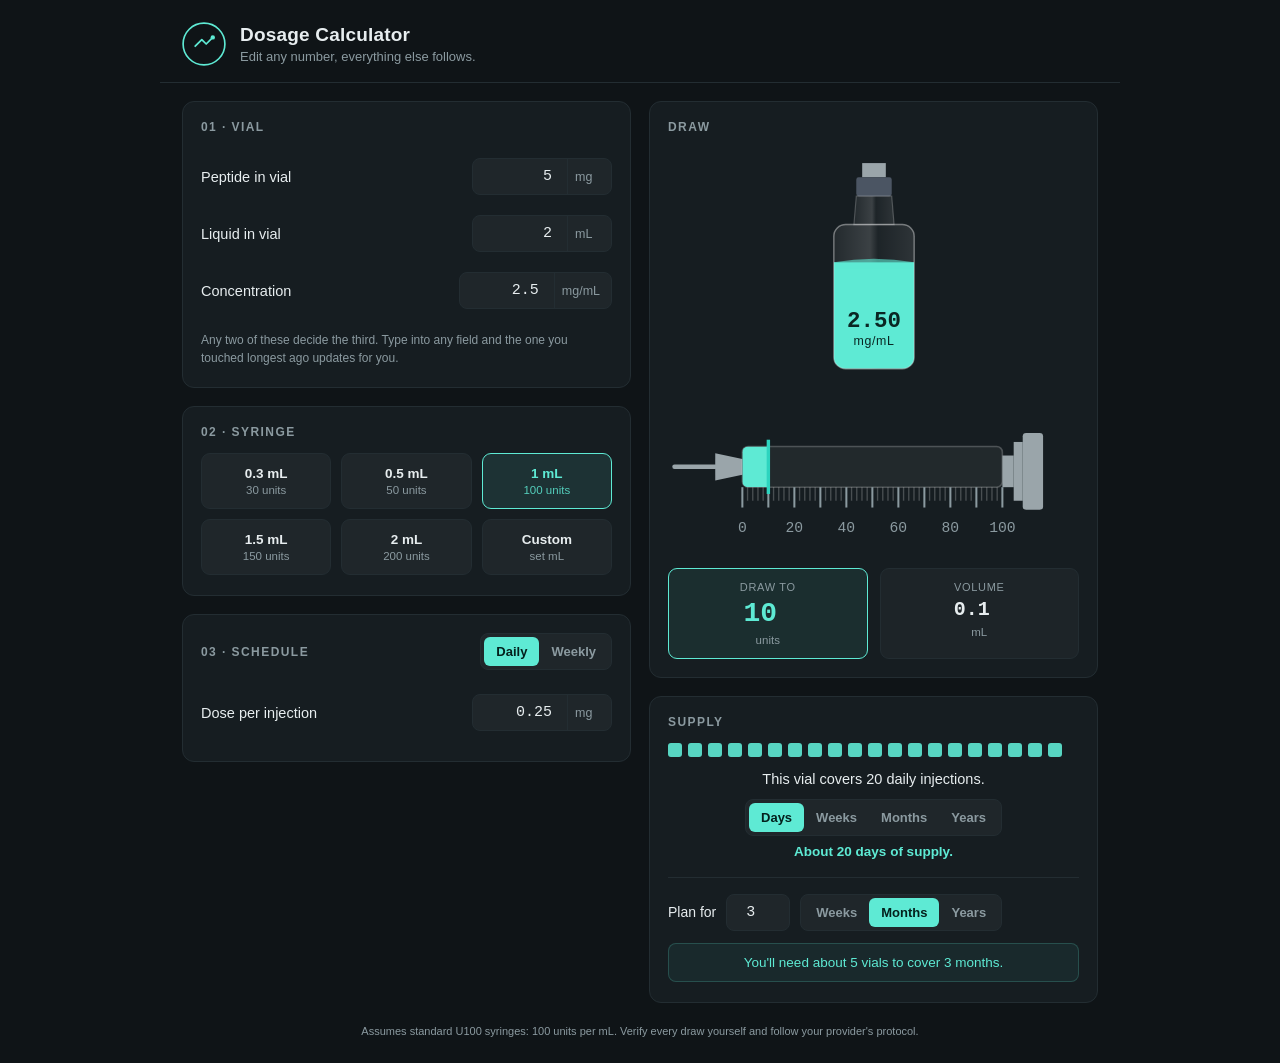
==== index.html @ 298db6e1 "Initial commit" ====
<!DOCTYPE html>
<html lang="en">
<head>
<meta charset="UTF-8" />
<meta name="viewport" content="width=device-width, initial-scale=1, viewport-fit=cover" />
<meta name="theme-color" content="#0F1417" />
<meta name="apple-mobile-web-app-capable" content="yes" />
<meta name="apple-mobile-web-app-status-bar-style" content="black-translucent" />
<meta name="apple-mobile-web-app-title" content="Dosage Calc" />
<meta name="description" content="Calculate peptide injection volume and syringe units from vial concentration and desired dose." />
<link rel="manifest" href="manifest.webmanifest" />
<link rel="apple-touch-icon" href="icons/icon180.png" />
<link rel="icon" href="icons/icon192.png" />
<title>Peptide Dosage Calculator</title>
<link rel="stylesheet" href="styles.css" />
</head>
<body>
<div class="app">

  <header class="app-header">
    <div class="brand">
      <svg class="brand-mark" viewBox="0 0 40 40" fill="none">
        <circle cx="20" cy="20" r="19" stroke="var(--accent)" stroke-width="1.5"/>
        <path d="M12 22 L18 16 L22 20 L28 14" stroke="var(--accent)" stroke-width="1.6" stroke-linecap="round" stroke-linejoin="round"/>
        <circle cx="28" cy="14" r="2" fill="var(--accent)"/>
      </svg>
      <div>
        <h1>Dosage Calculator</h1>
        <p class="subtitle">Edit any number, everything else follows.</p>
      </div>
    </div>
  </header>

  <main>
    <div class="col col-inputs">

    <section class="panel">
      <div class="panel-head"><span class="eyebrow">01 &middot; Vial</span></div>

      <div class="field-row">
        <label for="vialMg">Peptide in vial</label>
        <div class="input-unit">
          <input type="number" id="vialMg" inputmode="decimal" min="0" step="0.01" value="5" />
          <span class="unit">mg</span>
        </div>
      </div>

      <div class="field-row">
        <label for="vialVolume">Liquid in vial</label>
        <div class="input-unit">
          <input type="number" id="vialVolume" inputmode="decimal" min="0" step="0.01" value="2" />
          <span class="unit">mL</span>
        </div>
      </div>

      <div class="field-row">
        <label for="vialConc">Concentration</label>
        <div class="input-unit">
          <input type="number" id="vialConc" inputmode="decimal" min="0" step="0.01" value="2.5" />
          <span class="unit">mg/mL</span>
        </div>
      </div>

      <p class="hint">Any two of these decide the third. Type into any field and the one you touched longest ago updates for you.</p>
    </section>

    <section class="panel">
      <div class="panel-head"><span class="eyebrow">02 &middot; Syringe</span></div>
      <div class="pill-group" id="syringeGroup">
        <button type="button" class="pill" data-capacity="0.3">0.3 mL<span>30 units</span></button>
        <button type="button" class="pill" data-capacity="0.5">0.5 mL<span>50 units</span></button>
        <button type="button" class="pill active" data-capacity="1">1 mL<span>100 units</span></button>
        <button type="button" class="pill" data-capacity="1.5">1.5 mL<span>150 units</span></button>
        <button type="button" class="pill" data-capacity="2">2 mL<span>200 units</span></button>
        <button type="button" class="pill" data-capacity="custom" id="customPill">Custom<span id="customUnitsLabel">set mL</span></button>
      </div>
      <div class="field-row" id="customCapRow" hidden>
        <label for="customCapInput">Custom barrel size</label>
        <div class="input-unit">
          <input type="number" id="customCapInput" inputmode="decimal" min="0.01" step="0.01" value="1" />
          <span class="unit">mL</span>
        </div>
      </div>
    </section>

    <section class="panel">
      <div class="panel-head">
        <span class="eyebrow">03 &middot; Schedule</span>
        <div class="mode-toggle" id="freqToggle">
          <button type="button" class="mode-btn active" data-freq="daily">Daily</button>
          <button type="button" class="mode-btn" data-freq="weekly">Weekly</button>
        </div>
      </div>
      <div class="field-row">
        <label for="doseMg">Dose per injection</label>
        <div class="input-unit">
          <input type="number" id="doseMg" inputmode="decimal" min="0" step="0.01" value="0.25" />
          <span class="unit">mg</span>
        </div>
      </div>
    </section>

    </div>
    <div class="col col-outputs">

    <section class="panel result-panel">
      <div class="panel-head"><span class="eyebrow">Draw</span></div>

      <div class="instrument">
        <div class="vial-wrap">
          <svg viewBox="0 0 110 190" class="vial-svg">
            <defs>
              <linearGradient id="vialGlass" x1="0" y1="0" x2="1" y2="0">
                <stop offset="0%" stop-color="rgba(255,255,255,0.06)"/>
                <stop offset="45%" stop-color="rgba(255,255,255,0.16)"/>
                <stop offset="55%" stop-color="rgba(255,255,255,0.03)"/>
                <stop offset="100%" stop-color="rgba(255,255,255,0.10)"/>
              </linearGradient>
              <clipPath id="vialClip">
                <rect x="21" y="58" width="68" height="122" rx="10"/>
              </clipPath>
            </defs>

            <rect x="45" y="6" width="20" height="12" fill="var(--metal)"/>
            <rect x="40" y="18" width="30" height="16" rx="2" fill="var(--stopper)"/>
            <path d="M40 34 L38 58 L72 58 L70 34 Z" fill="url(#vialGlass)" stroke="var(--glass-line)" stroke-width="1"/>
            <rect x="21" y="58" width="68" height="122" rx="10" fill="url(#vialGlass)" stroke="var(--glass-line)" stroke-width="1.2"/>

            <g clip-path="url(#vialClip)">
              <rect id="vialLiquid" x="21" y="90" width="68" height="90" fill="var(--liquid)"/>
              <path id="vialMeniscus" d="M21 90 Q55 84 89 90 L89 96 L21 96 Z" fill="var(--liquid)" opacity="0.6"/>
            </g>

            <rect x="21" y="58" width="68" height="122" rx="10" fill="none" stroke="var(--glass-line)" stroke-width="1.2"/>
            <text id="vialLabel" x="55" y="145" text-anchor="middle" class="vial-label">2.50</text>
            <text x="55" y="160" text-anchor="middle" class="vial-sublabel">mg/mL</text>
          </svg>
        </div>

        <div class="syringe-wrap">
          <svg viewBox="0 0 360 130" class="syringe-svg" id="syringeSvg">
            <defs>
              <clipPath id="barrelClip">
                <rect x="64" y="42" width="230" height="36" rx="5"/>
              </clipPath>
            </defs>

            <line x1="4" y1="60" x2="40" y2="60" stroke="var(--metal)" stroke-width="4" stroke-linecap="round"/>
            <path d="M40 48 L64 53 L64 67 L40 72 Z" fill="var(--metal)"/>

            <rect x="64" y="42" width="230" height="36" rx="5" fill="rgba(255,255,255,0.05)" stroke="var(--glass-line)" stroke-width="1.4"/>

            <g clip-path="url(#barrelClip)">
              <rect id="syrLiquid" x="64" y="42" width="0" height="36" fill="var(--liquid)"/>
            </g>
            <g id="tickGroup"></g>

            <line id="plungerHead" x1="64" y1="36" x2="64" y2="84" stroke="var(--accent-strong)" stroke-width="3"/>

            <rect x="294" y="50" width="10" height="28" fill="var(--metal)"/>
            <rect x="304" y="38" width="8" height="52" fill="var(--metal)"/>
            <rect x="312" y="30" width="18" height="68" rx="3" fill="var(--metal)"/>
          </svg>
        </div>
      </div>

      <div class="warning" id="warningBox" hidden>
        Dose volume is larger than this syringe holds. Choose a bigger barrel or split the dose.
      </div>

      <div class="readout-grid">
        <div class="readout-card highlight">
          <span class="readout-label">Draw to</span>
          <input type="number" id="unitsInput" inputmode="decimal" min="0" step="0.5" class="readout-input mono" value="25" />
          <span class="readout-unit">units</span>
        </div>
        <div class="readout-card">
          <span class="readout-label">Volume</span>
          <input type="number" id="volInput" inputmode="decimal" min="0" step="0.01" class="readout-input mono" value="0.25" />
          <span class="readout-unit">mL</span>
        </div>
      </div>
    </section>

    <section class="panel">
      <div class="panel-head"><span class="eyebrow">Supply</span></div>

      <div class="dose-grid" id="doseGrid"></div>
      <div class="dose-grid-extra" id="doseGridExtra" hidden></div>

      <div class="supply-readout" id="supplyReadout">This vial covers 20 daily injections.</div>

      <div class="center-row">
        <div class="mode-toggle" id="timeToggle">
          <button type="button" class="mode-btn active" data-unit="days">Days</button>
          <button type="button" class="mode-btn" data-unit="weeks">Weeks</button>
          <button type="button" class="mode-btn" data-unit="months">Months</button>
          <button type="button" class="mode-btn" data-unit="years">Years</button>
        </div>
      </div>
      <div class="supply-duration" id="supplyDuration">About 20 days of supply.</div>

      <div class="plan-row">
        <span class="plan-label">Plan for</span>
        <input type="number" id="planAmount" inputmode="decimal" min="0" step="1" value="3" class="plan-input" />
        <div class="mode-toggle" id="planUnitToggle">
          <button type="button" class="mode-btn" data-unit="weeks">Weeks</button>
          <button type="button" class="mode-btn active" data-unit="months">Months</button>
          <button type="button" class="mode-btn" data-unit="years">Years</button>
        </div>
      </div>
      <div class="plan-result" id="planResult">You'll need about 5 vials to cover 3 months.</div>
    </section>

    </div>
  </main>

  <footer class="app-footer">
    Assumes standard U100 syringes: 100 units per mL. Verify every draw yourself and follow your provider's protocol.
  </footer>

</div>
<script src="app.js"></script>
</body>
</html>
---- styles.css ----
:root {
  --bg: #0F1417;
  --panel: #161D21;
  --panel-line: #232D32;
  --accent: #5EEAD4;
  --accent-strong: #2DD4BF;
  --accent-sky: #38BDF8;
  --warning: #FBBF24;
  --warning-bg: rgba(251, 191, 36, 0.12);
  --text: #E7EDEF;
  --text-dim: #8B9AA0;
  --metal: #9AA5AA;
  --stopper: #4B5563;
  --glass-line: rgba(255,255,255,0.22);
  --liquid: #5EEAD4;
  --liquid-text: #0A2723;
  --sans: -apple-system, BlinkMacSystemFont, "Segoe UI", Roboto, sans-serif;
  --mono: ui-monospace, SFMono-Regular, Menlo, Consolas, monospace;
}

* { box-sizing: border-box; }

html {
  background: var(--bg);
  min-height: 100%;
}

body {
  margin: 0 auto;
  width: 100%;
  min-width: 300px;
  max-width: 960px;
  background: var(--bg);
  color: var(--text);
  font-family: var(--sans);
}

.app { display: flex; flex-direction: column; }

.app-header {
  padding: 22px 22px 16px;
  border-bottom: 1px solid var(--panel-line);
}

.brand { display: flex; align-items: center; gap: 14px; }

.brand-mark { width: 44px; height: 44px; flex-shrink: 0; }

.brand h1 {
  font-size: 19px;
  font-weight: 600;
  margin: 0;
  letter-spacing: 0.01em;
}

.subtitle {
  margin: 3px 0 0;
  font-size: 13px;
  color: var(--text-dim);
}

main {
  padding: 18px 22px 6px;
  display: grid;
  grid-template-columns: 1fr;
  gap: 18px;
  align-items: start;
}

.col {
  display: flex;
  flex-direction: column;
  gap: 18px;
  min-width: 0;
}

@media (min-width: 760px) {
  main { grid-template-columns: 1fr 1fr; }
}

.panel {
  background: var(--panel);
  border: 1px solid var(--panel-line);
  border-radius: 12px;
  padding: 18px 18px 20px;
}

.panel-head {
  display: flex;
  align-items: center;
  justify-content: space-between;
  margin-bottom: 14px;
  gap: 12px;
}

.eyebrow {
  font-size: 12px;
  font-weight: 700;
  letter-spacing: 0.12em;
  text-transform: uppercase;
  color: var(--text-dim);
}

.mode-toggle {
  display: flex;
  background: rgba(255,255,255,0.04);
  border: 1px solid var(--panel-line);
  border-radius: 8px;
  padding: 3px;
}

.mode-btn {
  border: none;
  background: transparent;
  color: var(--text-dim);
  font-family: var(--sans);
  font-size: 13px;
  font-weight: 600;
  padding: 7px 12px;
  border-radius: 6px;
  cursor: pointer;
  white-space: nowrap;
}

.mode-btn.active {
  background: var(--accent);
  color: #04211D;
}

.field-row {
  display: flex;
  align-items: center;
  justify-content: space-between;
  padding: 10px 0;
  gap: 14px;
}

.field-row[hidden] {
  display: none;
}

.field-row label {
  font-size: 14.5px;
  color: var(--text);
}

.input-unit {
  display: flex;
  align-items: center;
  background: rgba(255,255,255,0.04);
  border: 1px solid var(--panel-line);
  border-radius: 8px;
  overflow: hidden;
  min-width: 140px;
}

.input-unit input {
  width: 94px;
  background: transparent;
  border: none;
  color: var(--text);
  font-family: var(--mono);
  font-size: 15px;
  padding: 9px 0 9px 12px;
  text-align: right;
  outline: none;
}

.input-unit input:focus-visible {
  box-shadow: inset 0 0 0 1px var(--accent);
}

.input-unit .unit {
  font-size: 12.5px;
  color: var(--text-dim);
  padding: 0 11px 0 7px;
  border-left: 1px solid var(--panel-line);
  align-self: stretch;
  display: flex;
  align-items: center;
}

.hint {
  margin: 12px 0 0;
  font-size: 12px;
  line-height: 1.5;
  color: var(--text-dim);
}

.pill-group {
  display: grid;
  grid-template-columns: repeat(3, 1fr);
  gap: 10px;
}

.pill {
  display: flex;
  flex-direction: column;
  align-items: center;
  gap: 3px;
  background: rgba(255,255,255,0.04);
  border: 1px solid var(--panel-line);
  border-radius: 9px;
  color: var(--text);
  font-family: var(--sans);
  font-size: 13.5px;
  font-weight: 600;
  padding: 12px 6px;
  cursor: pointer;
}

.pill span {
  font-size: 11.5px;
  font-weight: 500;
  color: var(--text-dim);
}

.pill.active {
  border-color: var(--accent);
  background: rgba(94, 234, 212, 0.10);
  color: var(--accent);
}

.pill.active span { color: var(--accent); opacity: 0.85; }

.result-panel { padding-bottom: 18px; }

.instrument {
  display: flex;
  flex-direction: column;
  align-items: center;
  gap: 18px;
  padding: 8px 2px 6px;
}

.vial-wrap { width: 130px; }
.vial-svg { width: 100%; height: auto; display: block; }

.vial-label {
  font-family: var(--mono);
  font-size: 19px;
  font-weight: 700;
  fill: var(--liquid-text);
}

.vial-sublabel {
  font-family: var(--sans);
  font-size: 10.5px;
  fill: var(--liquid-text);
  letter-spacing: 0.05em;
}

.syringe-wrap { width: 100%; }
.syringe-svg { width: 100%; height: auto; display: block; }

.tick { stroke: var(--glass-line); stroke-width: 1.2; }
.tick-major { stroke: var(--text-dim); stroke-width: 1.8; }
.tick-label { font-family: var(--mono); font-size: 13px; fill: var(--text-dim); }

.warning {
  margin-top: 14px;
  background: var(--warning-bg);
  border: 1px solid rgba(251, 191, 36, 0.4);
  color: var(--warning);
  font-size: 13px;
  line-height: 1.45;
  padding: 11px 13px;
  border-radius: 8px;
}

.readout-grid {
  margin-top: 16px;
  display: flex;
  gap: 12px;
}

.readout-card {
  flex: 1;
  display: flex;
  flex-direction: column;
  align-items: center;
  gap: 3px;
  background: rgba(255,255,255,0.03);
  border: 1px solid var(--panel-line);
  border-radius: 9px;
  padding: 12px 8px;
}

.readout-card.highlight {
  border-color: var(--accent);
  background: rgba(94, 234, 212, 0.08);
}

.readout-card .readout-label {
  font-size: 11px;
  letter-spacing: 0.06em;
  text-transform: uppercase;
  color: var(--text-dim);
}

.readout-input {
  width: 100%;
  background: transparent;
  border: none;
  outline: none;
  text-align: center;
  color: var(--text);
  font-size: 20px;
  font-weight: 600;
  padding: 2px 0;
  border-radius: 5px;
}

.readout-card.highlight .readout-input {
  color: var(--accent);
  font-size: 28px;
}

.readout-input:focus-visible {
  box-shadow: inset 0 0 0 1px var(--accent);
}

.readout-card.warn .readout-input { color: var(--warning) !important; }

.readout-card .readout-unit {
  font-size: 11.5px;
  color: var(--text-dim);
}

.dose-grid {
  display: flex;
  flex-wrap: wrap;
  gap: 6px;
}

.dose-block {
  width: 14px;
  height: 14px;
  border-radius: 3px;
  background: var(--accent);
  opacity: 0.9;
}

.dose-grid-extra {
  margin-top: 6px;
  font-size: 11.5px;
  color: var(--text-dim);
}

.supply-readout {
  margin-top: 14px;
  text-align: center;
  font-size: 14.5px;
  color: var(--text);
}

.center-row {
  display: flex;
  justify-content: center;
  margin-top: 12px;
}

.supply-duration {
  margin-top: 8px;
  text-align: center;
  font-size: 13.5px;
  font-weight: 600;
  color: var(--accent);
}

.plan-row {
  margin-top: 18px;
  padding-top: 16px;
  border-top: 1px solid var(--panel-line);
  display: flex;
  align-items: center;
  gap: 10px;
  flex-wrap: wrap;
}

.plan-label {
  font-size: 14px;
  color: var(--text);
}

.plan-input {
  width: 64px;
  background: rgba(255,255,255,0.04);
  border: 1px solid var(--panel-line);
  border-radius: 8px;
  color: var(--text);
  font-family: var(--mono);
  font-size: 15px;
  padding: 9px 8px;
  text-align: center;
  outline: none;
}

.plan-input:focus-visible {
  box-shadow: inset 0 0 0 1px var(--accent);
}

.plan-result {
  margin-top: 12px;
  font-size: 13.5px;
  color: var(--accent);
  text-align: center;
  background: rgba(94, 234, 212, 0.06);
  border: 1px solid rgba(94, 234, 212, 0.2);
  border-radius: 8px;
  padding: 11px 12px;
}

.app-footer {
  padding: 14px 22px 20px;
  font-size: 11px;
  line-height: 1.55;
  color: var(--text-dim);
  text-align: center;
}

.mono { font-family: var(--mono); }
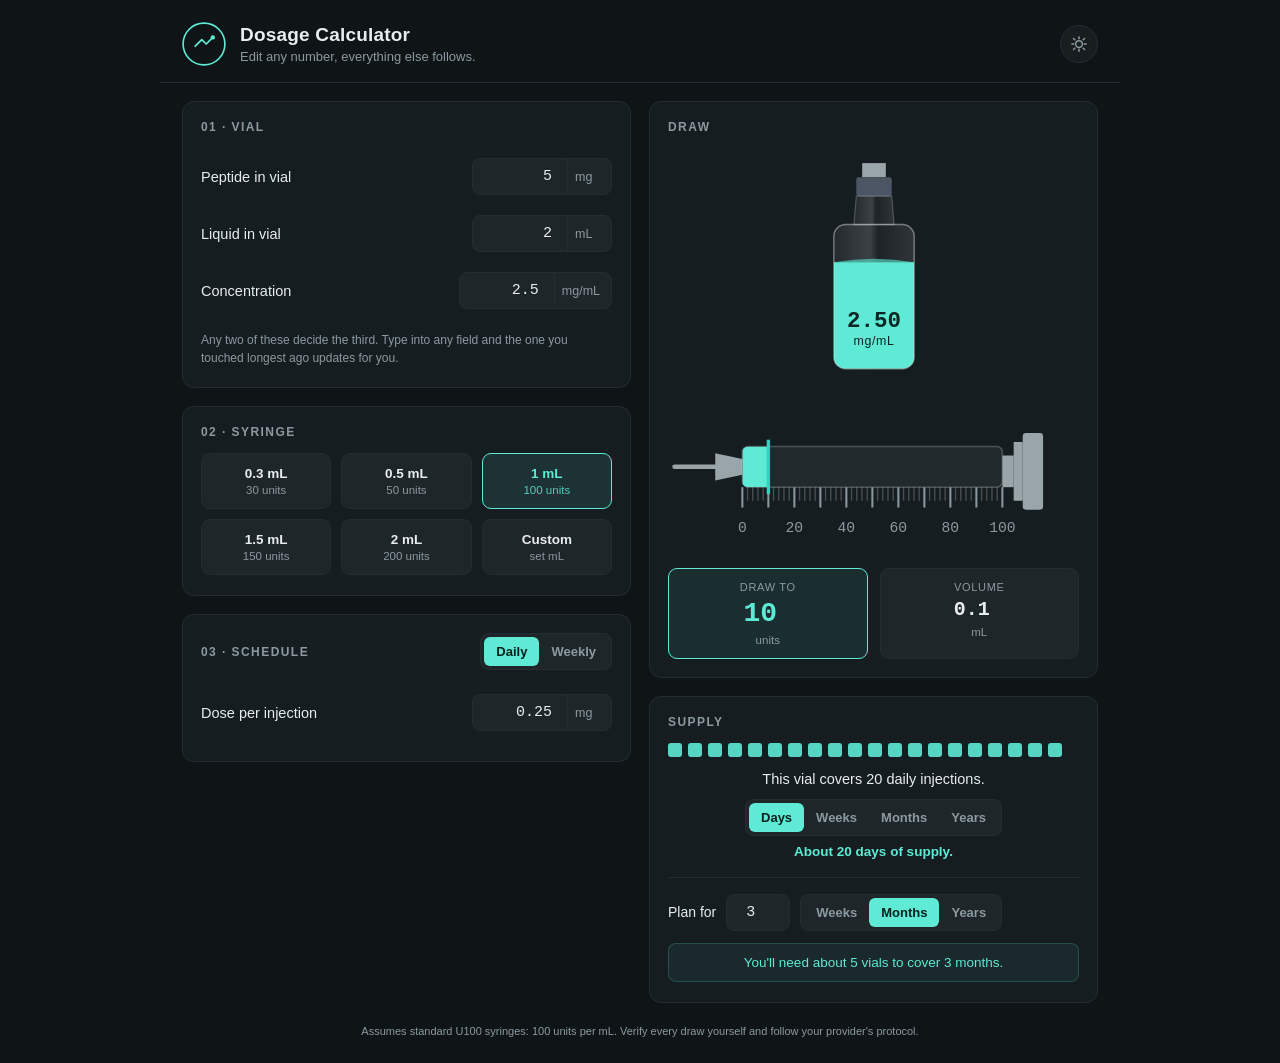
==== commit 93fc5b1e: "Add light/dark theme toggle, defaulting to dark Introduces a light color palette and a header button" ====
--- a/index.html
+++ b/index.html
@@ -29,6 +29,15 @@
         <p class="subtitle">Edit any number, everything else follows.</p>
       </div>
     </div>
+    <button type="button" class="theme-toggle" id="themeToggle" aria-label="Switch to light mode" title="Switch to light mode">
+      <svg class="icon-sun" viewBox="0 0 24 24" fill="none" stroke="currentColor" stroke-width="2" stroke-linecap="round" stroke-linejoin="round">
+        <circle cx="12" cy="12" r="4.5"/>
+        <path d="M12 2.5v2.5M12 19v2.5M4.6 4.6l1.8 1.8M17.6 17.6l1.8 1.8M2.5 12h2.5M19 12h2.5M4.6 19.4l1.8-1.8M17.6 6.4l1.8-1.8"/>
+      </svg>
+      <svg class="icon-moon" viewBox="0 0 24 24" fill="none" stroke="currentColor" stroke-width="2" stroke-linecap="round" stroke-linejoin="round">
+        <path d="M20 14.5A8.5 8.5 0 1 1 9.5 4a6.5 6.5 0 0 0 10.5 10.5Z"/>
+      </svg>
+    </button>
   </header>
 
   <main>
--- a/styles.css
+++ b/styles.css
@@ -12,10 +12,28 @@
   --metal: #9AA5AA;
   --stopper: #4B5563;
   --glass-line: rgba(255,255,255,0.22);
+  --surface: rgba(255,255,255,0.04);
   --liquid: #5EEAD4;
   --liquid-text: #0A2723;
   --sans: -apple-system, BlinkMacSystemFont, "Segoe UI", Roboto, sans-serif;
   --mono: ui-monospace, SFMono-Regular, Menlo, Consolas, monospace;
+}
+
+:root[data-theme="light"] {
+  --bg: #EEF2F3;
+  --panel: #FFFFFF;
+  --panel-line: #DEE5E7;
+  --accent: #0F9488;
+  --accent-strong: #0D7D72;
+  --accent-sky: #0284C7;
+  --warning: #B45309;
+  --warning-bg: rgba(180, 83, 9, 0.10);
+  --text: #12181B;
+  --text-dim: #5B6A70;
+  --metal: #7C8890;
+  --stopper: #47505A;
+  --glass-line: rgba(15, 23, 26, 0.18);
+  --surface: rgba(15, 23, 26, 0.045);
 }
 
 * { box-sizing: border-box; }
@@ -40,9 +58,40 @@
 .app-header {
   padding: 22px 22px 16px;
   border-bottom: 1px solid var(--panel-line);
+  display: flex;
+  align-items: center;
+  justify-content: space-between;
+  gap: 14px;
 }
 
 .brand { display: flex; align-items: center; gap: 14px; }
+
+.theme-toggle {
+  flex-shrink: 0;
+  display: flex;
+  align-items: center;
+  justify-content: center;
+  width: 38px;
+  height: 38px;
+  background: var(--surface);
+  border: 1px solid var(--panel-line);
+  border-radius: 999px;
+  color: var(--text-dim);
+  cursor: pointer;
+  padding: 0;
+}
+
+.theme-toggle:hover { color: var(--text); }
+
+.theme-toggle svg {
+  width: 18px;
+  height: 18px;
+}
+
+.theme-toggle .icon-moon { display: none; }
+
+:root[data-theme="light"] .theme-toggle .icon-sun { display: none; }
+:root[data-theme="light"] .theme-toggle .icon-moon { display: block; }
 
 .brand-mark { width: 44px; height: 44px; flex-shrink: 0; }
 
@@ -103,7 +152,7 @@
 
 .mode-toggle {
   display: flex;
-  background: rgba(255,255,255,0.04);
+  background: var(--surface);
   border: 1px solid var(--panel-line);
   border-radius: 8px;
   padding: 3px;
@@ -147,7 +196,7 @@
 .input-unit {
   display: flex;
   align-items: center;
-  background: rgba(255,255,255,0.04);
+  background: var(--surface);
   border: 1px solid var(--panel-line);
   border-radius: 8px;
   overflow: hidden;
@@ -198,7 +247,7 @@
   flex-direction: column;
   align-items: center;
   gap: 3px;
-  background: rgba(255,255,255,0.04);
+  background: var(--surface);
   border: 1px solid var(--panel-line);
   border-radius: 9px;
   color: var(--text);
@@ -280,7 +329,7 @@
   flex-direction: column;
   align-items: center;
   gap: 3px;
-  background: rgba(255,255,255,0.03);
+  background: var(--surface);
   border: 1px solid var(--panel-line);
   border-radius: 9px;
   padding: 12px 8px;
@@ -385,7 +434,7 @@
 
 .plan-input {
   width: 64px;
-  background: rgba(255,255,255,0.04);
+  background: var(--surface);
   border: 1px solid var(--panel-line);
   border-radius: 8px;
   color: var(--text);
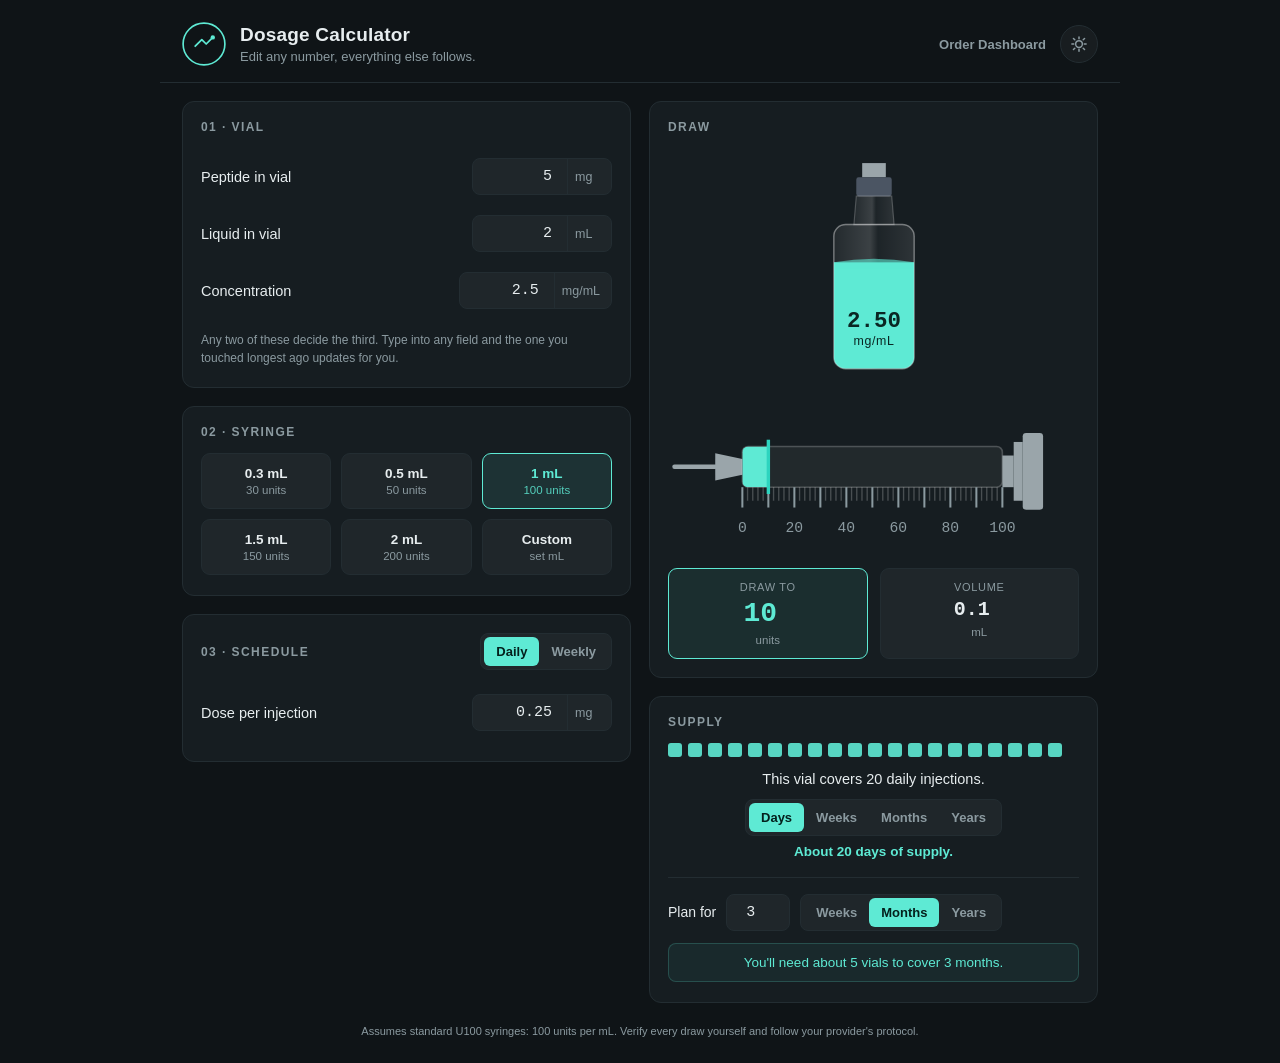
==== commit 60e44dc5: "Add Order Dashboard for peptide pricing and vial planning Pulls supplier pricing/vial data into a ca" ====
--- a/index.html
+++ b/index.html
@@ -29,15 +29,18 @@
         <p class="subtitle">Edit any number, everything else follows.</p>
       </div>
     </div>
-    <button type="button" class="theme-toggle" id="themeToggle" aria-label="Switch to light mode" title="Switch to light mode">
-      <svg class="icon-sun" viewBox="0 0 24 24" fill="none" stroke="currentColor" stroke-width="2" stroke-linecap="round" stroke-linejoin="round">
-        <circle cx="12" cy="12" r="4.5"/>
-        <path d="M12 2.5v2.5M12 19v2.5M4.6 4.6l1.8 1.8M17.6 17.6l1.8 1.8M2.5 12h2.5M19 12h2.5M4.6 19.4l1.8-1.8M17.6 6.4l1.8-1.8"/>
-      </svg>
-      <svg class="icon-moon" viewBox="0 0 24 24" fill="none" stroke="currentColor" stroke-width="2" stroke-linecap="round" stroke-linejoin="round">
-        <path d="M20 14.5A8.5 8.5 0 1 1 9.5 4a6.5 6.5 0 0 0 10.5 10.5Z"/>
-      </svg>
-    </button>
+    <div class="header-actions">
+      <a class="nav-link" href="dashboard.html">Order Dashboard</a>
+      <button type="button" class="theme-toggle" id="themeToggle" aria-label="Switch to light mode" title="Switch to light mode">
+        <svg class="icon-sun" viewBox="0 0 24 24" fill="none" stroke="currentColor" stroke-width="2" stroke-linecap="round" stroke-linejoin="round">
+          <circle cx="12" cy="12" r="4.5"/>
+          <path d="M12 2.5v2.5M12 19v2.5M4.6 4.6l1.8 1.8M17.6 17.6l1.8 1.8M2.5 12h2.5M19 12h2.5M4.6 19.4l1.8-1.8M17.6 6.4l1.8-1.8"/>
+        </svg>
+        <svg class="icon-moon" viewBox="0 0 24 24" fill="none" stroke="currentColor" stroke-width="2" stroke-linecap="round" stroke-linejoin="round">
+          <path d="M20 14.5A8.5 8.5 0 1 1 9.5 4a6.5 6.5 0 0 0 10.5 10.5Z"/>
+        </svg>
+      </button>
+    </div>
   </header>
 
   <main>
--- a/styles.css
+++ b/styles.css
@@ -56,7 +56,7 @@
 .app { display: flex; flex-direction: column; }
 
 .app-header {
-  padding: 22px 22px 16px;
+  padding: calc(22px + env(safe-area-inset-top)) 22px 16px;
   border-bottom: 1px solid var(--panel-line);
   display: flex;
   align-items: center;
@@ -94,6 +94,24 @@
 :root[data-theme="light"] .theme-toggle .icon-moon { display: block; }
 
 .brand-mark { width: 44px; height: 44px; flex-shrink: 0; }
+
+.header-actions {
+  display: flex;
+  align-items: center;
+  gap: 10px;
+  flex-shrink: 0;
+}
+
+.nav-link {
+  font-size: 13px;
+  font-weight: 600;
+  color: var(--text-dim);
+  text-decoration: none;
+  padding: 8px 4px;
+  white-space: nowrap;
+}
+
+.nav-link:hover { color: var(--accent); }
 
 .brand h1 {
   font-size: 19px;
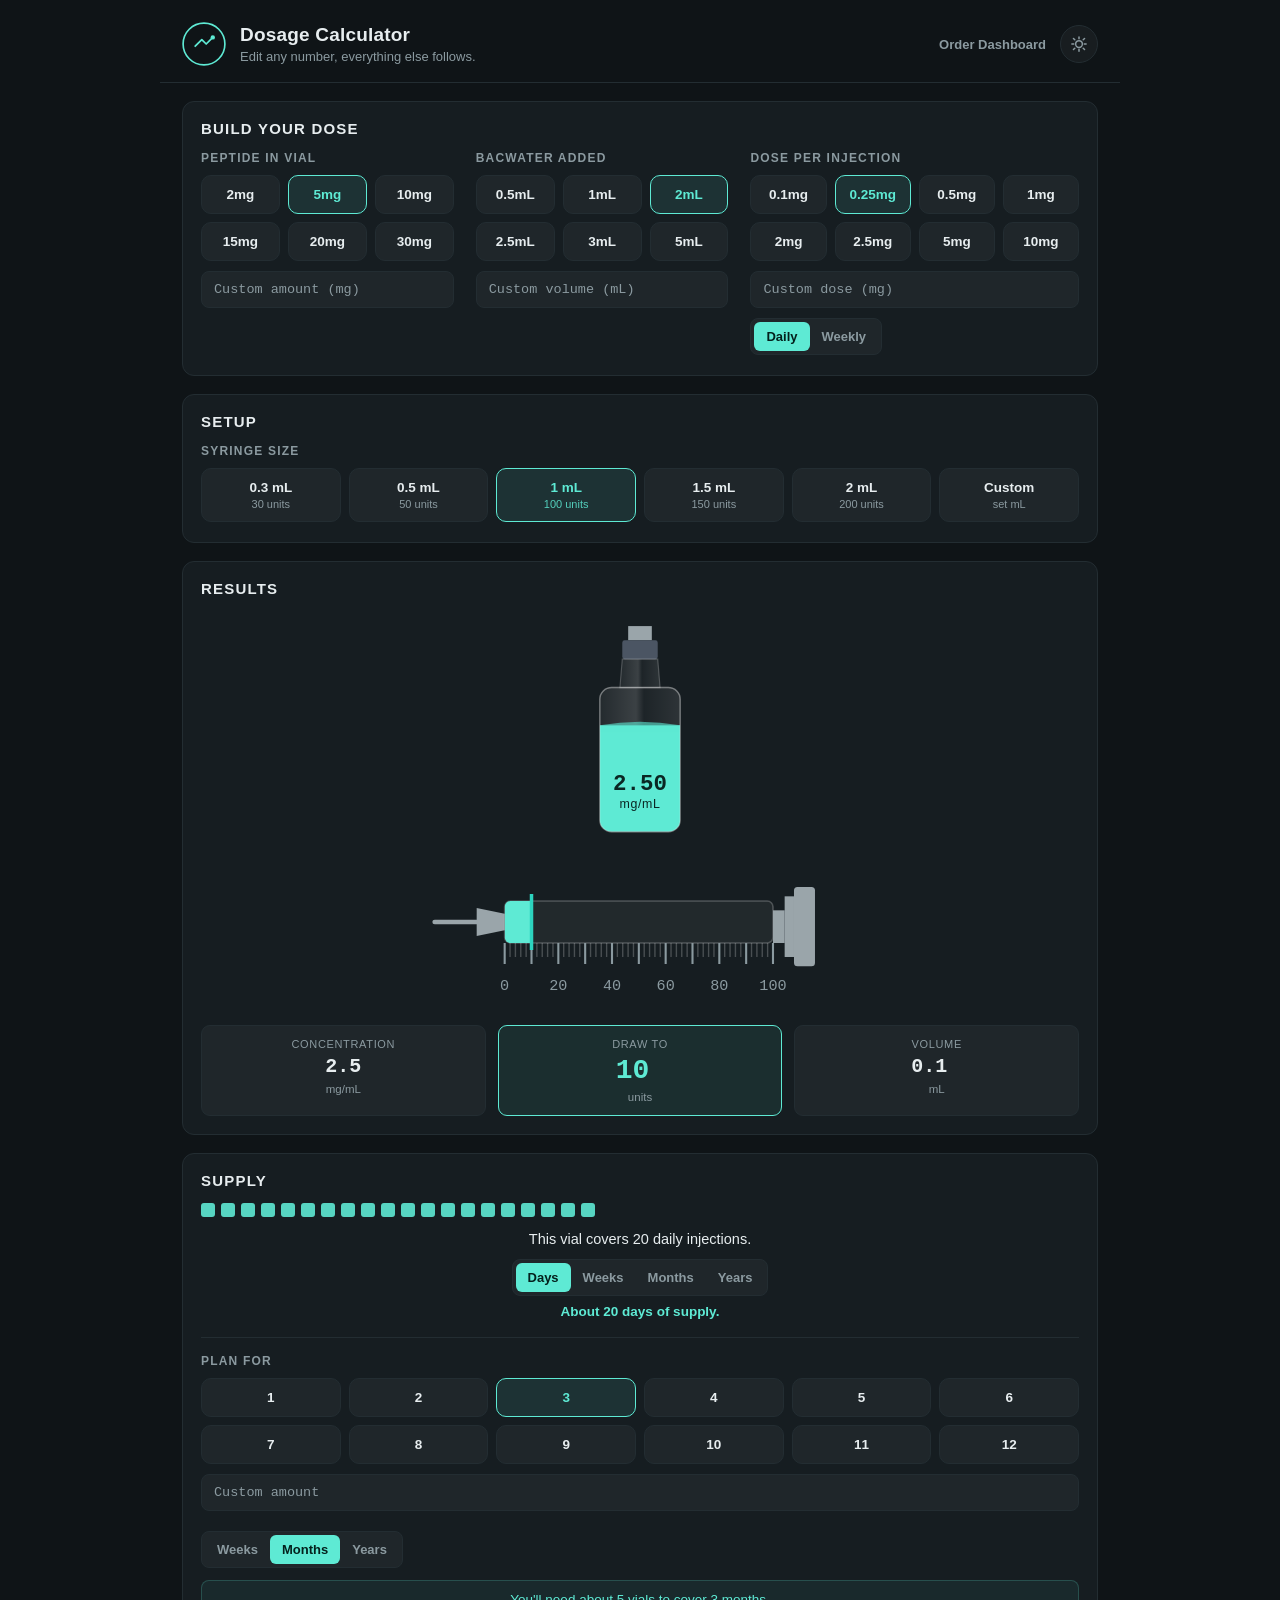
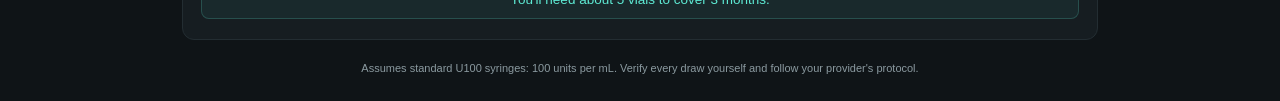
==== commit dac2986f: "Redesign calculator inputs as button/chip selectors Replaces text-field inputs with chip grids for v" ====
--- a/index.html
+++ b/index.html
@@ -44,79 +44,76 @@
   </header>
 
   <main>
-    <div class="col col-inputs">
+
+    <section class="panel builder-panel">
+      <div class="panel-head"><span class="eyebrow">Build your dose</span></div>
+
+      <div class="selector-grid">
+        <div class="selector">
+          <h3 class="selector-title">Peptide in vial</h3>
+          <div class="chip-group" id="vialMgGroup">
+            <button type="button" class="chip" data-value="2">2mg</button>
+            <button type="button" class="chip active" data-value="5">5mg</button>
+            <button type="button" class="chip" data-value="10">10mg</button>
+            <button type="button" class="chip" data-value="15">15mg</button>
+            <button type="button" class="chip" data-value="20">20mg</button>
+            <button type="button" class="chip" data-value="30">30mg</button>
+          </div>
+          <input type="number" class="custom-field" id="vialMgCustom" inputmode="decimal" min="0" step="0.01" placeholder="Custom amount (mg)" />
+        </div>
+
+        <div class="selector">
+          <h3 class="selector-title">Bacwater added</h3>
+          <div class="chip-group" id="vialVolumeGroup">
+            <button type="button" class="chip" data-value="0.5">0.5mL</button>
+            <button type="button" class="chip" data-value="1">1mL</button>
+            <button type="button" class="chip active" data-value="2">2mL</button>
+            <button type="button" class="chip" data-value="2.5">2.5mL</button>
+            <button type="button" class="chip" data-value="3">3mL</button>
+            <button type="button" class="chip" data-value="5">5mL</button>
+          </div>
+          <input type="number" class="custom-field" id="vialVolumeCustom" inputmode="decimal" min="0" step="0.01" placeholder="Custom volume (mL)" />
+        </div>
+
+        <div class="selector">
+          <h3 class="selector-title">Dose per injection</h3>
+          <div class="chip-group" id="doseMgGroup">
+            <button type="button" class="chip" data-value="0.1">0.1mg</button>
+            <button type="button" class="chip active" data-value="0.25">0.25mg</button>
+            <button type="button" class="chip" data-value="0.5">0.5mg</button>
+            <button type="button" class="chip" data-value="1">1mg</button>
+            <button type="button" class="chip" data-value="2">2mg</button>
+            <button type="button" class="chip" data-value="2.5">2.5mg</button>
+            <button type="button" class="chip" data-value="5">5mg</button>
+            <button type="button" class="chip" data-value="10">10mg</button>
+          </div>
+          <input type="number" class="custom-field" id="doseMgCustom" inputmode="decimal" min="0" step="0.01" placeholder="Custom dose (mg)" />
+          <div class="mode-toggle" id="freqToggle">
+            <button type="button" class="mode-btn active" data-freq="daily">Daily</button>
+            <button type="button" class="mode-btn" data-freq="weekly">Weekly</button>
+          </div>
+        </div>
+      </div>
+    </section>
 
     <section class="panel">
-      <div class="panel-head"><span class="eyebrow">01 &middot; Vial</span></div>
-
-      <div class="field-row">
-        <label for="vialMg">Peptide in vial</label>
-        <div class="input-unit">
-          <input type="number" id="vialMg" inputmode="decimal" min="0" step="0.01" value="5" />
-          <span class="unit">mg</span>
-        </div>
-      </div>
-
-      <div class="field-row">
-        <label for="vialVolume">Liquid in vial</label>
-        <div class="input-unit">
-          <input type="number" id="vialVolume" inputmode="decimal" min="0" step="0.01" value="2" />
-          <span class="unit">mL</span>
-        </div>
-      </div>
-
-      <div class="field-row">
-        <label for="vialConc">Concentration</label>
-        <div class="input-unit">
-          <input type="number" id="vialConc" inputmode="decimal" min="0" step="0.01" value="2.5" />
-          <span class="unit">mg/mL</span>
-        </div>
-      </div>
-
-      <p class="hint">Any two of these decide the third. Type into any field and the one you touched longest ago updates for you.</p>
-    </section>
-
-    <section class="panel">
-      <div class="panel-head"><span class="eyebrow">02 &middot; Syringe</span></div>
-      <div class="pill-group" id="syringeGroup">
-        <button type="button" class="pill" data-capacity="0.3">0.3 mL<span>30 units</span></button>
-        <button type="button" class="pill" data-capacity="0.5">0.5 mL<span>50 units</span></button>
-        <button type="button" class="pill active" data-capacity="1">1 mL<span>100 units</span></button>
-        <button type="button" class="pill" data-capacity="1.5">1.5 mL<span>150 units</span></button>
-        <button type="button" class="pill" data-capacity="2">2 mL<span>200 units</span></button>
-        <button type="button" class="pill" data-capacity="custom" id="customPill">Custom<span id="customUnitsLabel">set mL</span></button>
-      </div>
-      <div class="field-row" id="customCapRow" hidden>
-        <label for="customCapInput">Custom barrel size</label>
-        <div class="input-unit">
-          <input type="number" id="customCapInput" inputmode="decimal" min="0.01" step="0.01" value="1" />
-          <span class="unit">mL</span>
-        </div>
-      </div>
-    </section>
-
-    <section class="panel">
-      <div class="panel-head">
-        <span class="eyebrow">03 &middot; Schedule</span>
-        <div class="mode-toggle" id="freqToggle">
-          <button type="button" class="mode-btn active" data-freq="daily">Daily</button>
-          <button type="button" class="mode-btn" data-freq="weekly">Weekly</button>
-        </div>
-      </div>
-      <div class="field-row">
-        <label for="doseMg">Dose per injection</label>
-        <div class="input-unit">
-          <input type="number" id="doseMg" inputmode="decimal" min="0" step="0.01" value="0.25" />
-          <span class="unit">mg</span>
-        </div>
-      </div>
-    </section>
-
-    </div>
-    <div class="col col-outputs">
+      <div class="panel-head"><span class="eyebrow">Setup</span></div>
+      <div class="selector">
+        <h3 class="selector-title">Syringe size</h3>
+        <div class="chip-group" id="syringeGroup">
+          <button type="button" class="chip" data-capacity="0.3">0.3 mL<span>30 units</span></button>
+          <button type="button" class="chip" data-capacity="0.5">0.5 mL<span>50 units</span></button>
+          <button type="button" class="chip active" data-capacity="1">1 mL<span>100 units</span></button>
+          <button type="button" class="chip" data-capacity="1.5">1.5 mL<span>150 units</span></button>
+          <button type="button" class="chip" data-capacity="2">2 mL<span>200 units</span></button>
+          <button type="button" class="chip" data-capacity="custom" id="customPill">Custom<span id="customUnitsLabel">set mL</span></button>
+        </div>
+        <input type="number" class="custom-field" id="customCapInput" inputmode="decimal" min="0.01" step="0.01" placeholder="Barrel size (mL)" hidden />
+      </div>
+    </section>
 
     <section class="panel result-panel">
-      <div class="panel-head"><span class="eyebrow">Draw</span></div>
+      <div class="panel-head"><span class="eyebrow">Results</span></div>
 
       <div class="instrument">
         <div class="vial-wrap">
@@ -181,6 +178,11 @@
       </div>
 
       <div class="readout-grid">
+        <div class="readout-card">
+          <span class="readout-label">Concentration</span>
+          <div class="readout-input mono" id="concValue">2.5</div>
+          <span class="readout-unit">mg/mL</span>
+        </div>
         <div class="readout-card highlight">
           <span class="readout-label">Draw to</span>
           <input type="number" id="unitsInput" inputmode="decimal" min="0" step="0.5" class="readout-input mono" value="25" />
@@ -212,10 +214,24 @@
       </div>
       <div class="supply-duration" id="supplyDuration">About 20 days of supply.</div>
 
-      <div class="plan-row">
-        <span class="plan-label">Plan for</span>
-        <input type="number" id="planAmount" inputmode="decimal" min="0" step="1" value="3" class="plan-input" />
-        <div class="mode-toggle" id="planUnitToggle">
+      <div class="selector plan-selector">
+        <h3 class="selector-title">Plan for</h3>
+        <div class="chip-group" id="planAmountGroup">
+          <button type="button" class="chip" data-value="1">1</button>
+          <button type="button" class="chip" data-value="2">2</button>
+          <button type="button" class="chip active" data-value="3">3</button>
+          <button type="button" class="chip" data-value="4">4</button>
+          <button type="button" class="chip" data-value="5">5</button>
+          <button type="button" class="chip" data-value="6">6</button>
+          <button type="button" class="chip" data-value="7">7</button>
+          <button type="button" class="chip" data-value="8">8</button>
+          <button type="button" class="chip" data-value="9">9</button>
+          <button type="button" class="chip" data-value="10">10</button>
+          <button type="button" class="chip" data-value="11">11</button>
+          <button type="button" class="chip" data-value="12">12</button>
+        </div>
+        <input type="number" class="custom-field" id="planAmountCustom" inputmode="decimal" min="0" step="1" placeholder="Custom amount" />
+        <div class="mode-toggle plan-unit-toggle" id="planUnitToggle">
           <button type="button" class="mode-btn" data-unit="weeks">Weeks</button>
           <button type="button" class="mode-btn active" data-unit="months">Months</button>
           <button type="button" class="mode-btn" data-unit="years">Years</button>
@@ -224,7 +240,6 @@
       <div class="plan-result" id="planResult">You'll need about 5 vials to cover 3 months.</div>
     </section>
 
-    </div>
   </main>
 
   <footer class="app-footer">
--- a/styles.css
+++ b/styles.css
@@ -128,21 +128,9 @@
 
 main {
   padding: 18px 22px 6px;
-  display: grid;
-  grid-template-columns: 1fr;
-  gap: 18px;
-  align-items: start;
-}
-
-.col {
   display: flex;
   flex-direction: column;
   gap: 18px;
-  min-width: 0;
-}
-
-@media (min-width: 760px) {
-  main { grid-template-columns: 1fr 1fr; }
 }
 
 .panel {
@@ -150,6 +138,7 @@
   border: 1px solid var(--panel-line);
   border-radius: 12px;
   padding: 18px 18px 20px;
+  transition: background-color 0.15s ease, border-color 0.15s ease;
 }
 
 .panel-head {
@@ -161,15 +150,16 @@
 }
 
 .eyebrow {
-  font-size: 12px;
+  font-size: 15px;
   font-weight: 700;
-  letter-spacing: 0.12em;
+  letter-spacing: 0.08em;
   text-transform: uppercase;
-  color: var(--text-dim);
+  color: var(--text);
 }
 
 .mode-toggle {
   display: flex;
+  align-self: flex-start;
   background: var(--surface);
   border: 1px solid var(--panel-line);
   border-radius: 8px;
@@ -194,101 +184,106 @@
   color: #04211D;
 }
 
-.field-row {
-  display: flex;
-  align-items: center;
-  justify-content: space-between;
-  padding: 10px 0;
-  gap: 14px;
-}
-
-.field-row[hidden] {
-  display: none;
-}
-
-.field-row label {
-  font-size: 14.5px;
-  color: var(--text);
-}
-
-.input-unit {
-  display: flex;
-  align-items: center;
-  background: var(--surface);
-  border: 1px solid var(--panel-line);
-  border-radius: 8px;
-  overflow: hidden;
-  min-width: 140px;
-}
-
-.input-unit input {
-  width: 94px;
-  background: transparent;
-  border: none;
-  color: var(--text);
-  font-family: var(--mono);
-  font-size: 15px;
-  padding: 9px 0 9px 12px;
-  text-align: right;
-  outline: none;
-}
-
-.input-unit input:focus-visible {
-  box-shadow: inset 0 0 0 1px var(--accent);
-}
-
-.input-unit .unit {
-  font-size: 12.5px;
-  color: var(--text-dim);
-  padding: 0 11px 0 7px;
-  border-left: 1px solid var(--panel-line);
-  align-self: stretch;
-  display: flex;
-  align-items: center;
-}
-
-.hint {
-  margin: 12px 0 0;
+.selector-grid {
+  display: grid;
+  grid-template-columns: 1fr 1fr 1.3fr;
+  gap: 22px;
+}
+
+@media (max-width: 700px) {
+  .selector-grid { grid-template-columns: 1fr; }
+}
+
+.selector {
+  display: flex;
+  flex-direction: column;
+  gap: 10px;
+  min-width: 0;
+}
+
+.selector-title {
+  margin: 0;
   font-size: 12px;
-  line-height: 1.5;
-  color: var(--text-dim);
-}
-
-.pill-group {
+  font-weight: 700;
+  letter-spacing: 0.1em;
+  text-transform: uppercase;
+  color: var(--text-dim);
+  white-space: nowrap;
+}
+
+.chip-group {
   display: grid;
-  grid-template-columns: repeat(3, 1fr);
-  gap: 10px;
-}
-
-.pill {
+  grid-template-columns: repeat(auto-fill, minmax(72px, 1fr));
+  gap: 8px;
+}
+
+@media (min-width: 700px) {
+  #syringeGroup, #planAmountGroup {
+    grid-template-columns: repeat(6, 1fr);
+  }
+}
+
+.chip {
   display: flex;
   flex-direction: column;
   align-items: center;
+  justify-content: center;
   gap: 3px;
   background: var(--surface);
   border: 1px solid var(--panel-line);
-  border-radius: 9px;
+  border-radius: 10px;
   color: var(--text);
   font-family: var(--sans);
   font-size: 13.5px;
   font-weight: 600;
-  padding: 12px 6px;
+  padding: 11px 6px;
   cursor: pointer;
-}
-
-.pill span {
-  font-size: 11.5px;
+  transition: border-color 0.15s ease, background-color 0.15s ease, color 0.15s ease, transform 0.1s ease;
+}
+
+.chip:hover { border-color: var(--accent); }
+.chip:active { transform: scale(0.95); }
+
+.chip span {
+  font-size: 11px;
   font-weight: 500;
   color: var(--text-dim);
 }
 
-.pill.active {
+.chip.active {
   border-color: var(--accent);
   background: rgba(94, 234, 212, 0.10);
   color: var(--accent);
 }
 
-.pill.active span { color: var(--accent); opacity: 0.85; }
+.chip.active span { color: var(--accent); opacity: 0.85; }
+
+.custom-field {
+  width: 100%;
+  background: var(--surface);
+  border: 1px solid var(--panel-line);
+  border-radius: 8px;
+  color: var(--text);
+  font-family: var(--mono);
+  font-size: 13.5px;
+  padding: 10px 12px;
+  outline: none;
+  transition: border-color 0.15s ease, color 0.15s ease;
+}
+
+.custom-field::placeholder { color: var(--text-dim); }
+
+.custom-field:focus-visible {
+  border-color: var(--accent);
+  box-shadow: inset 0 0 0 1px var(--accent);
+}
+
+.custom-field.active-custom {
+  border-color: var(--accent);
+  color: var(--accent);
+}
+
+.custom-field[hidden] { display: none; }
 
 .result-panel { padding-bottom: 18px; }
 
@@ -319,6 +314,11 @@
 
 .syringe-wrap { width: 100%; }
 .syringe-svg { width: 100%; height: auto; display: block; }
+
+@media (min-width: 700px) {
+  .instrument { gap: 8px; }
+  .syringe-wrap { max-width: 420px; margin: 0 auto; }
+}
 
 .tick { stroke: var(--glass-line); stroke-width: 1.2; }
 .tick-major { stroke: var(--text-dim); stroke-width: 1.8; }
@@ -343,6 +343,7 @@
 
 .readout-card {
   flex: 1;
+  min-width: 0;
   display: flex;
   flex-direction: column;
   align-items: center;
@@ -363,6 +364,7 @@
   letter-spacing: 0.06em;
   text-transform: uppercase;
   color: var(--text-dim);
+  text-align: center;
 }
 
 .readout-input {
@@ -435,37 +437,13 @@
   color: var(--accent);
 }
 
-.plan-row {
+.plan-selector {
   margin-top: 18px;
   padding-top: 16px;
   border-top: 1px solid var(--panel-line);
-  display: flex;
-  align-items: center;
-  gap: 10px;
-  flex-wrap: wrap;
-}
-
-.plan-label {
-  font-size: 14px;
-  color: var(--text);
-}
-
-.plan-input {
-  width: 64px;
-  background: var(--surface);
-  border: 1px solid var(--panel-line);
-  border-radius: 8px;
-  color: var(--text);
-  font-family: var(--mono);
-  font-size: 15px;
-  padding: 9px 8px;
-  text-align: center;
-  outline: none;
-}
-
-.plan-input:focus-visible {
-  box-shadow: inset 0 0 0 1px var(--accent);
-}
+}
+
+.plan-unit-toggle { margin-top: 10px; }
 
 .plan-result {
   margin-top: 12px;
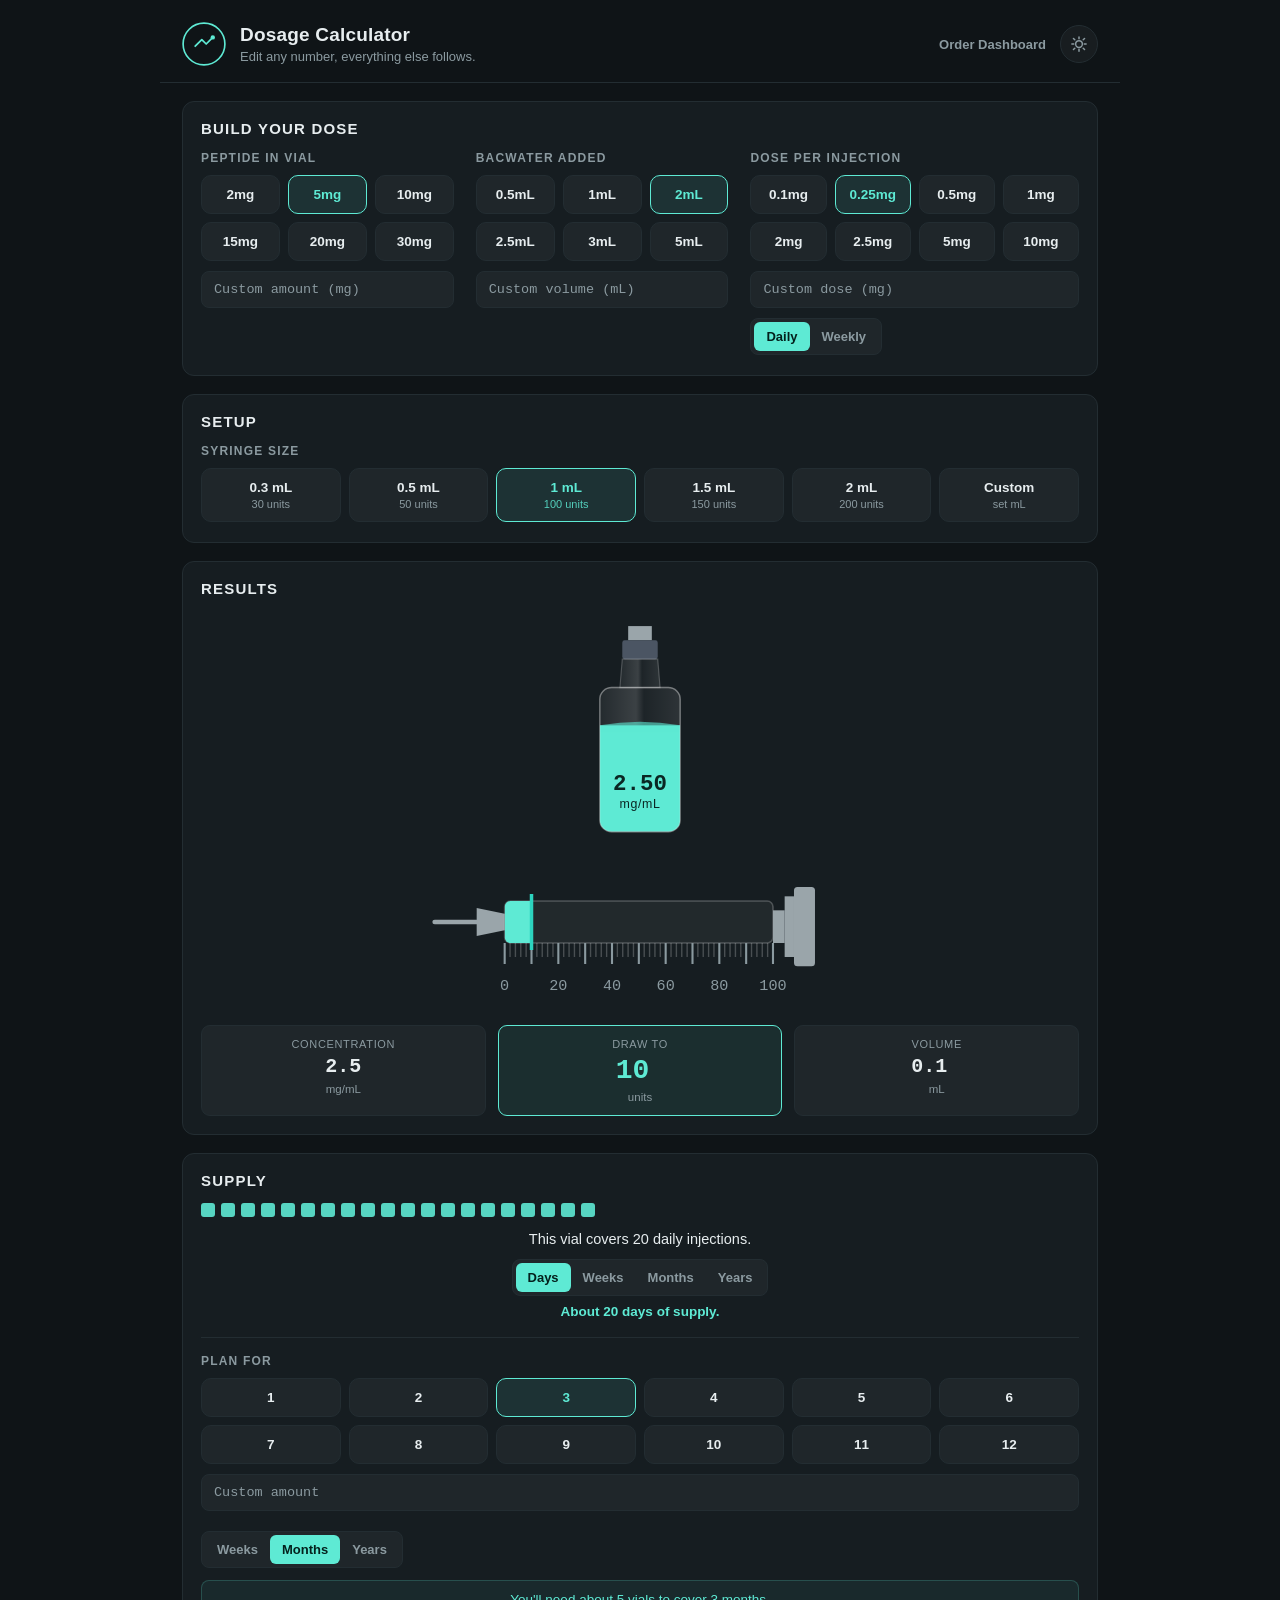
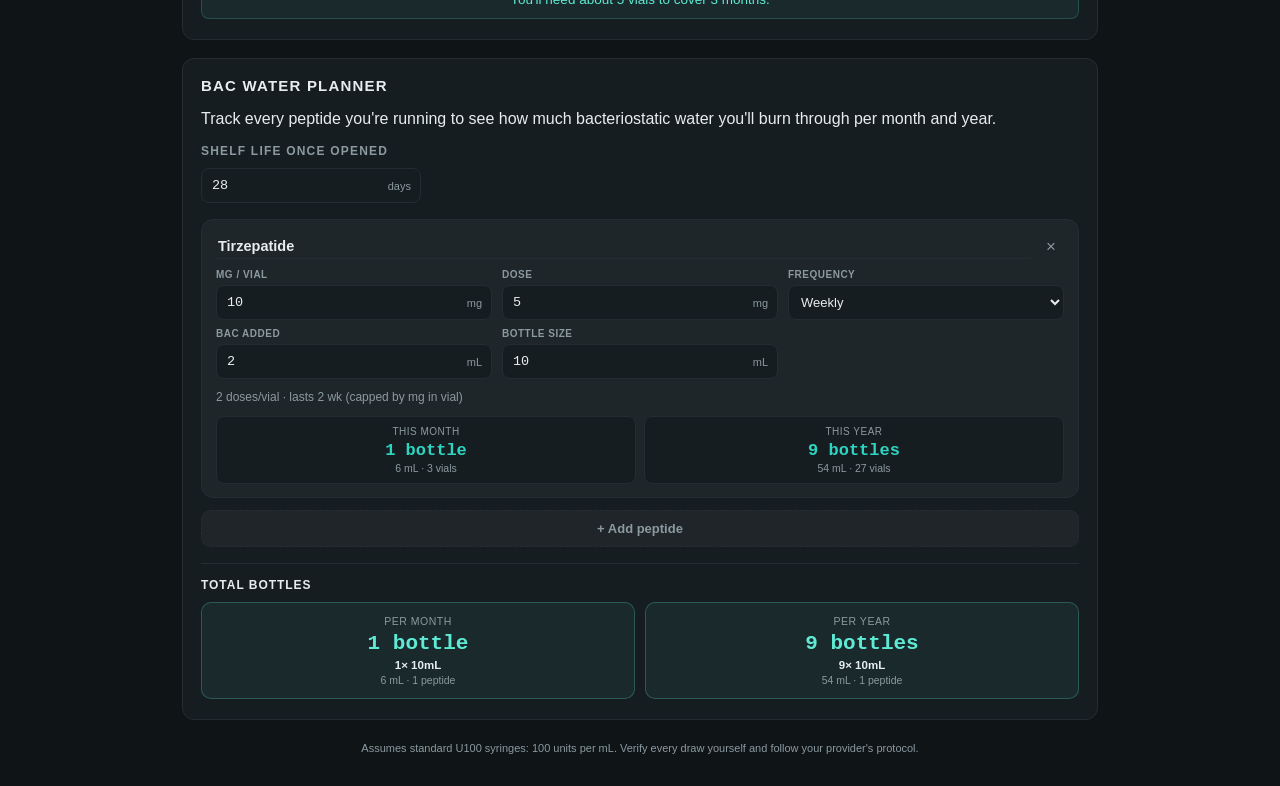
==== commit 01d7146b: "Move BAC Water Planner to the calculator, add per-row bottle size Moves the BAC Water Planner from t" ====
--- a/index.html
+++ b/index.html
@@ -240,6 +240,26 @@
       <div class="plan-result" id="planResult">You'll need about 5 vials to cover 3 months.</div>
     </section>
 
+    <section class="panel bacwater-panel">
+      <div class="panel-head"><span class="eyebrow">BAC Water Planner</span></div>
+      <p class="hint hint-tight">Track every peptide you're running to see how much bacteriostatic water you'll burn through per month and year.</p>
+
+      <div class="selector bac-settings">
+        <h3 class="selector-title">Shelf life once opened</h3>
+        <div class="bac-input-wrap">
+          <input type="number" id="bacShelfDaysGlobal" inputmode="decimal" min="1" step="1" value="28" />
+          <span class="unit">days</span>
+        </div>
+      </div>
+
+      <div id="bacRowsList"></div>
+      <div class="bac-empty" id="bacRowsEmpty" hidden>No peptides added yet.</div>
+
+      <button type="button" class="bac-add-btn" id="addBacRowBtn">+ Add peptide</button>
+
+      <div class="bac-summary" id="bacSummary"></div>
+    </section>
+
   </main>
 
   <footer class="app-footer">
@@ -247,6 +267,7 @@
   </footer>
 
 </div>
+<script src="catalog.js"></script>
 <script src="app.js"></script>
 </body>
 </html>
--- a/styles.css
+++ b/styles.css
@@ -465,3 +465,272 @@
 }
 
 .mono { font-family: var(--mono); }
+
+/* BAC Water Planner */
+
+.bac-settings { max-width: 220px; }
+
+.bac-input-wrap {
+  display: flex;
+  align-items: center;
+  background: var(--panel);
+  border: 1px solid var(--panel-line);
+  border-radius: 8px;
+  overflow: hidden;
+}
+
+.bac-input-wrap input {
+  flex: 1;
+  width: 0;
+  min-width: 0;
+  background: transparent;
+  border: none;
+  color: var(--text);
+  font-family: var(--mono);
+  font-size: 13.5px;
+  padding: 9px 0 9px 10px;
+  outline: none;
+}
+
+.bac-input-wrap input:focus-visible { box-shadow: inset 0 0 0 1px var(--accent); }
+
+.bac-input-wrap .unit {
+  font-size: 11px;
+  color: var(--text-dim);
+  padding: 0 9px 0 6px;
+  white-space: nowrap;
+}
+
+#bacRowsList {
+  display: flex;
+  flex-direction: column;
+  gap: 12px;
+  margin-top: 16px;
+}
+
+.bac-row {
+  background: var(--surface);
+  border: 1px solid var(--panel-line);
+  border-radius: 12px;
+  padding: 13px 14px;
+}
+
+.bac-row-head {
+  display: flex;
+  align-items: center;
+  gap: 8px;
+}
+
+.bac-row-name {
+  flex: 1;
+  min-width: 0;
+  background: transparent;
+  border: none;
+  border-bottom: 1px solid var(--panel-line);
+  color: var(--text);
+  font-family: var(--sans);
+  font-size: 14.5px;
+  font-weight: 700;
+  padding: 4px 2px;
+  outline: none;
+}
+
+.bac-row-name:focus-visible { border-bottom-color: var(--accent); }
+
+.bac-row-remove {
+  flex-shrink: 0;
+  width: 26px;
+  height: 26px;
+  display: flex;
+  align-items: center;
+  justify-content: center;
+  background: transparent;
+  border: none;
+  border-radius: 999px;
+  color: var(--text-dim);
+  font-size: 17px;
+  line-height: 1;
+  cursor: pointer;
+  padding: 0;
+}
+
+.bac-row-remove:hover { color: var(--warning); background: var(--warning-bg); }
+
+.bac-row-fields {
+  margin-top: 10px;
+  display: grid;
+  grid-template-columns: repeat(2, minmax(0, 1fr));
+  gap: 8px 10px;
+}
+
+@media (min-width: 560px) {
+  .bac-row-fields { grid-template-columns: repeat(3, minmax(0, 1fr)); }
+}
+
+.bac-field { min-width: 0; }
+
+.bac-field label {
+  display: block;
+  font-size: 10px;
+  font-weight: 700;
+  letter-spacing: 0.05em;
+  text-transform: uppercase;
+  color: var(--text-dim);
+  margin-bottom: 5px;
+}
+
+.bac-select {
+  width: 100%;
+  background: var(--panel);
+  border: 1px solid var(--panel-line);
+  border-radius: 8px;
+  color: var(--text);
+  font-family: var(--sans);
+  font-size: 13px;
+  padding: 8px;
+  outline: none;
+}
+
+.bac-select:focus-visible { box-shadow: inset 0 0 0 1px var(--accent); }
+
+.bac-row-note {
+  margin-top: 10px;
+  font-size: 12px;
+  line-height: 1.4;
+  color: var(--text-dim);
+}
+
+.bac-row-warning {
+  margin-top: 8px;
+  background: var(--warning-bg);
+  border: 1px solid rgba(251, 191, 36, 0.4);
+  color: var(--warning);
+  font-size: 12px;
+  line-height: 1.4;
+  padding: 8px 10px;
+  border-radius: 7px;
+}
+
+.bac-period-grid {
+  margin-top: 10px;
+  display: grid;
+  grid-template-columns: repeat(2, minmax(0, 1fr));
+  gap: 8px;
+}
+
+.bac-period-card {
+  background: var(--panel);
+  border: 1px solid var(--panel-line);
+  border-radius: 8px;
+  padding: 9px 10px;
+  text-align: center;
+}
+
+.bac-period-card .bac-period-label {
+  display: block;
+  font-size: 10px;
+  letter-spacing: 0.05em;
+  text-transform: uppercase;
+  color: var(--text-dim);
+}
+
+.bac-period-card .bac-period-value {
+  display: block;
+  margin-top: 4px;
+  font-family: var(--mono);
+  font-size: 17px;
+  font-weight: 700;
+  color: var(--accent-strong);
+}
+
+.bac-period-card .bac-period-sub {
+  display: block;
+  margin-top: 2px;
+  font-size: 10.5px;
+  color: var(--text-dim);
+}
+
+.bac-empty {
+  margin-top: 10px;
+  text-align: center;
+  font-size: 13px;
+  color: var(--text-dim);
+  padding: 10px 0;
+}
+
+.bac-add-btn {
+  width: 100%;
+  margin-top: 12px;
+  background: var(--surface);
+  border: 1px dashed var(--panel-line);
+  border-radius: 9px;
+  color: var(--text-dim);
+  font-family: var(--sans);
+  font-size: 13px;
+  font-weight: 600;
+  padding: 10px;
+  cursor: pointer;
+}
+
+.bac-add-btn:hover { border-color: var(--accent); color: var(--accent); }
+
+.bac-summary {
+  margin-top: 16px;
+  padding-top: 14px;
+  border-top: 1px solid var(--panel-line);
+}
+
+.bac-summary-title {
+  font-size: 12px;
+  font-weight: 700;
+  letter-spacing: 0.08em;
+  text-transform: uppercase;
+  color: var(--text);
+  margin-bottom: 10px;
+}
+
+.bac-summary-grid {
+  display: grid;
+  grid-template-columns: repeat(2, minmax(0, 1fr));
+  gap: 10px;
+}
+
+.bac-summary-card {
+  background: rgba(94, 234, 212, 0.06);
+  border: 1px solid rgba(94, 234, 212, 0.25);
+  border-radius: 10px;
+  padding: 12px;
+  text-align: center;
+}
+
+.bac-summary-card .bac-summary-label {
+  display: block;
+  font-size: 10.5px;
+  letter-spacing: 0.05em;
+  text-transform: uppercase;
+  color: var(--text-dim);
+}
+
+.bac-summary-card .bac-summary-value {
+  display: block;
+  margin-top: 5px;
+  font-family: var(--mono);
+  font-size: 21px;
+  font-weight: 800;
+  color: var(--accent);
+}
+
+.bac-summary-card .bac-summary-breakdown {
+  display: block;
+  margin-top: 4px;
+  font-size: 11.5px;
+  font-weight: 600;
+  color: var(--text);
+}
+
+.bac-summary-card .bac-summary-sub {
+  display: block;
+  margin-top: 3px;
+  font-size: 10.5px;
+  color: var(--text-dim);
+}
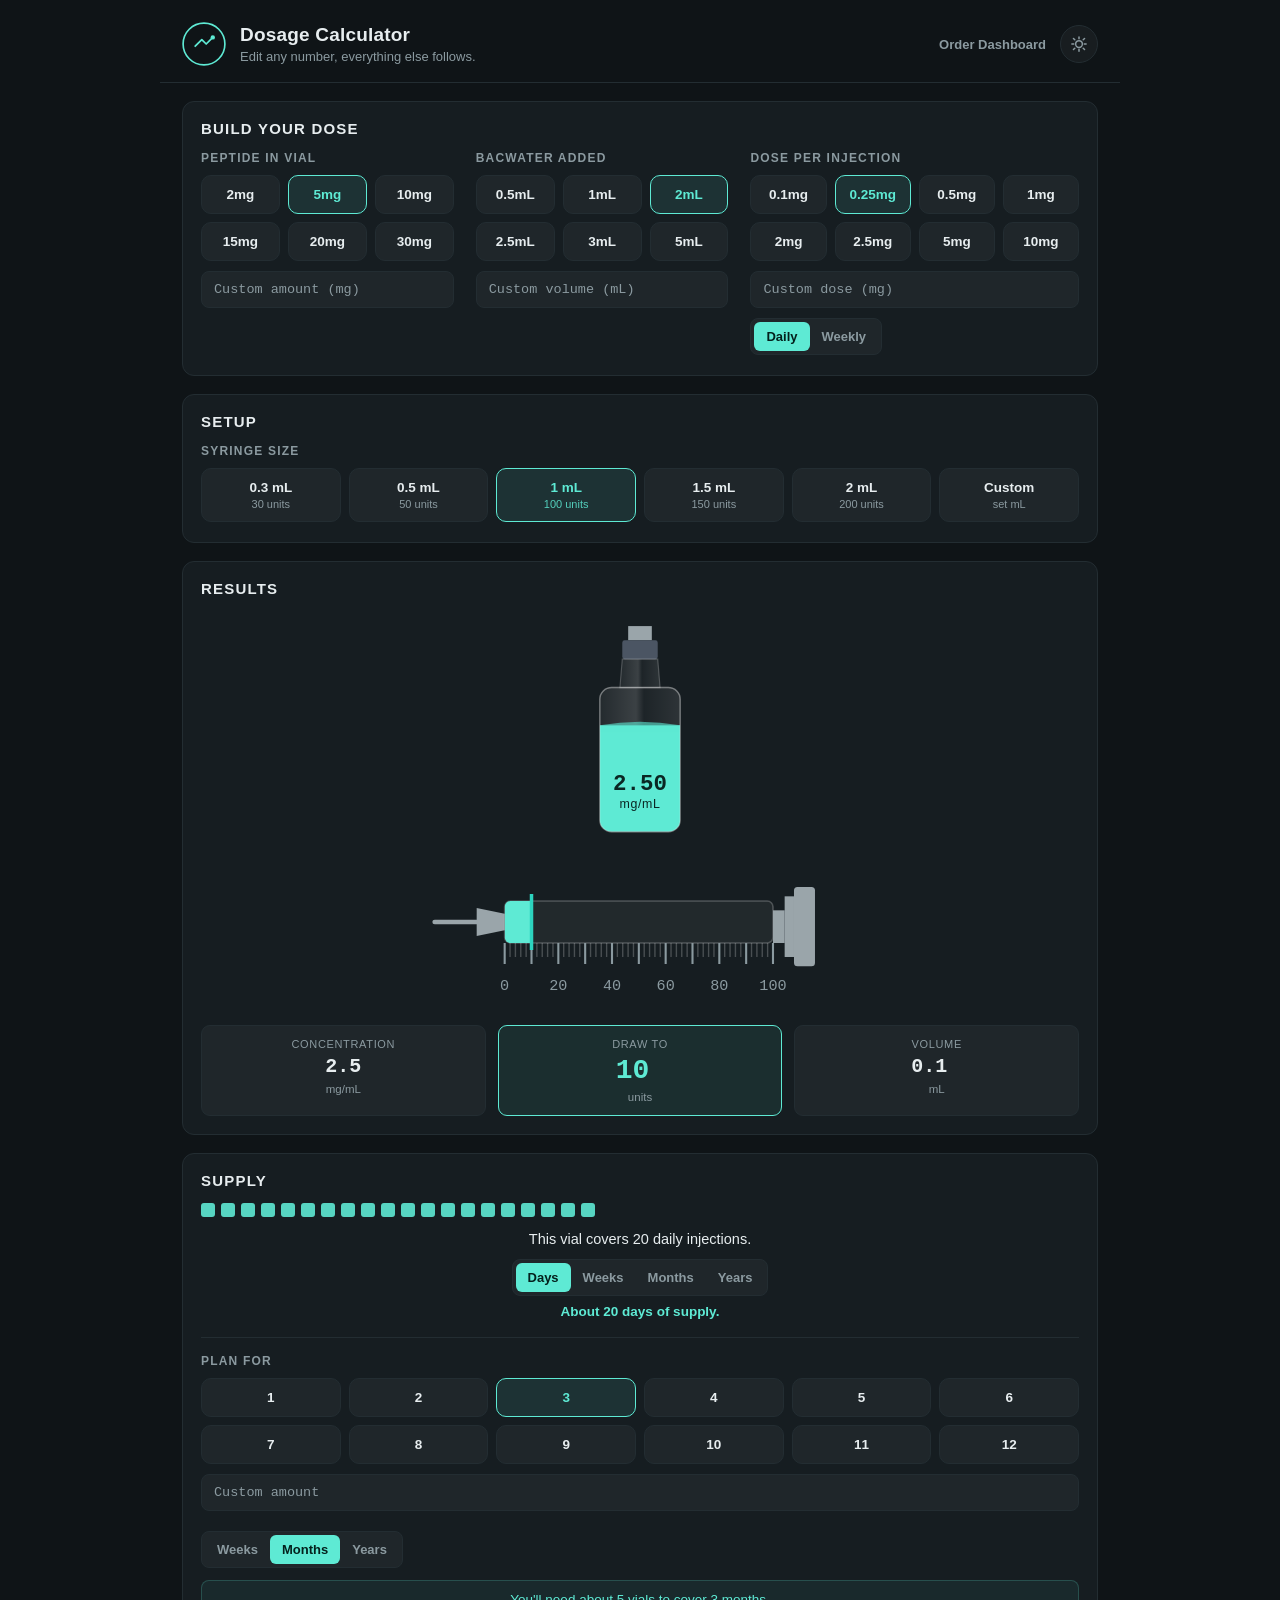
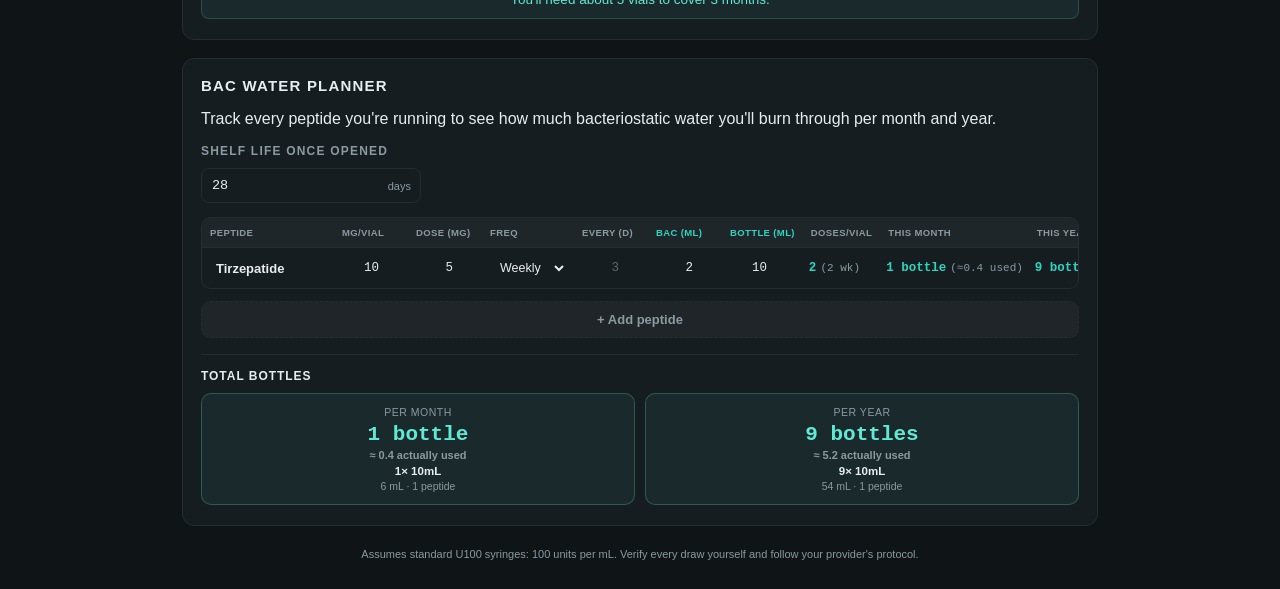
==== commit af19f1c0: "Rework BAC planner rows into a single-line spreadsheet-style table Replaces the two-group card layou" ====
--- a/index.html
+++ b/index.html
@@ -252,7 +252,26 @@
         </div>
       </div>
 
-      <div id="bacRowsList"></div>
+      <div class="bac-table-wrap" id="bacTableWrap">
+        <table class="bac-table">
+          <thead>
+            <tr>
+              <th>Peptide</th>
+              <th>mg/vial</th>
+              <th>Dose (mg)</th>
+              <th>Freq</th>
+              <th>Every (d)</th>
+              <th class="bac-col-bac">BAC (mL)</th>
+              <th class="bac-col-bac">Bottle (mL)</th>
+              <th>Doses/vial</th>
+              <th>This month</th>
+              <th>This year</th>
+              <th></th>
+            </tr>
+          </thead>
+          <tbody id="bacRowsList"></tbody>
+        </table>
+      </div>
       <div class="bac-empty" id="bacRowsEmpty" hidden>No peptides added yet.</div>
 
       <button type="button" class="bac-add-btn" id="addBacRowBtn">+ Add peptide</button>
--- a/styles.css
+++ b/styles.css
@@ -501,157 +501,122 @@
   white-space: nowrap;
 }
 
-#bacRowsList {
-  display: flex;
-  flex-direction: column;
-  gap: 12px;
-  margin-top: 16px;
-}
-
-.bac-row {
+.bac-table-wrap {
+  margin-top: 14px;
+  overflow-x: auto;
+  -webkit-overflow-scrolling: touch;
+  border: 1px solid var(--panel-line);
+  border-radius: 10px;
+}
+
+.bac-table {
+  width: 100%;
+  border-collapse: collapse;
+  font-size: 12.5px;
+}
+
+.bac-table th {
+  text-align: left;
+  font-size: 9.5px;
+  letter-spacing: 0.04em;
+  text-transform: uppercase;
+  color: var(--text-dim);
+  font-weight: 700;
+  padding: 9px 8px;
+  border-bottom: 1px solid var(--panel-line);
   background: var(--surface);
-  border: 1px solid var(--panel-line);
-  border-radius: 12px;
-  padding: 13px 14px;
-}
-
-.bac-row-head {
-  display: flex;
-  align-items: center;
-  gap: 8px;
-}
-
-.bac-row-name {
-  flex: 1;
-  min-width: 0;
+  white-space: nowrap;
+}
+
+.bac-table th.bac-col-bac { color: var(--accent-strong); }
+
+.bac-table td {
+  padding: 4px 6px;
+  border-bottom: 1px solid var(--panel-line);
+  color: var(--text);
+  vertical-align: middle;
+  white-space: nowrap;
+}
+
+.bac-table tbody tr:last-child td { border-bottom: none; }
+.bac-table tbody tr:hover { background: var(--surface); }
+
+.bac-cell-name,
+.bac-cell-input,
+.bac-cell-select {
+  background: transparent;
+  border: 1px solid transparent;
+  border-radius: 6px;
+  color: var(--text);
+  outline: none;
+  padding: 7px 7px;
+}
+
+.bac-cell-name:hover,
+.bac-cell-input:hover,
+.bac-cell-select:hover { border-color: var(--panel-line); }
+
+.bac-cell-name:focus-visible,
+.bac-cell-input:focus-visible,
+.bac-cell-select:focus-visible { border-color: var(--accent); background: var(--panel); }
+
+.bac-cell-name {
+  width: 120px;
+  min-width: 110px;
+  font-family: var(--sans);
+  font-weight: 700;
+  font-size: 13px;
+}
+
+.bac-cell-input {
+  width: 62px;
+  font-family: var(--mono);
+  font-size: 12.5px;
+  text-align: right;
+}
+
+.bac-cell-input.bac-cell-warn-input { color: var(--warning); border-color: rgba(251, 191, 36, 0.5); }
+
+.bac-cell-select {
+  font-family: var(--sans);
+  font-size: 12.5px;
+}
+
+.bac-cell-custom-days.bac-cell-inactive { opacity: 0.35; }
+
+.bac-cell-result {
+  font-family: var(--mono);
+  padding: 7px;
+}
+
+.bac-cell-result .bac-cell-main {
+  font-weight: 700;
+  color: var(--accent-strong);
+}
+
+.bac-cell-result .bac-cell-sub {
+  margin-left: 4px;
+  color: var(--text-dim);
+  font-size: 11px;
+}
+
+.bac-cell-note { color: var(--text-dim); }
+.bac-cell-warn { color: var(--warning); font-family: var(--sans); font-size: 12px; }
+
+.bac-table-remove {
   background: transparent;
   border: none;
-  border-bottom: 1px solid var(--panel-line);
-  color: var(--text);
-  font-family: var(--sans);
-  font-size: 14.5px;
-  font-weight: 700;
-  padding: 4px 2px;
-  outline: none;
-}
-
-.bac-row-name:focus-visible { border-bottom-color: var(--accent); }
-
-.bac-row-remove {
-  flex-shrink: 0;
-  width: 26px;
-  height: 26px;
-  display: flex;
-  align-items: center;
-  justify-content: center;
-  background: transparent;
-  border: none;
-  border-radius: 999px;
-  color: var(--text-dim);
-  font-size: 17px;
+  color: var(--text-dim);
+  font-size: 15px;
   line-height: 1;
   cursor: pointer;
-  padding: 0;
-}
-
-.bac-row-remove:hover { color: var(--warning); background: var(--warning-bg); }
-
-.bac-row-fields {
-  margin-top: 10px;
-  display: grid;
-  grid-template-columns: repeat(2, minmax(0, 1fr));
-  gap: 8px 10px;
-}
-
-@media (min-width: 560px) {
-  .bac-row-fields { grid-template-columns: repeat(3, minmax(0, 1fr)); }
-}
-
-.bac-field { min-width: 0; }
-
-.bac-field label {
-  display: block;
-  font-size: 10px;
-  font-weight: 700;
-  letter-spacing: 0.05em;
-  text-transform: uppercase;
-  color: var(--text-dim);
-  margin-bottom: 5px;
-}
-
-.bac-select {
-  width: 100%;
-  background: var(--panel);
-  border: 1px solid var(--panel-line);
-  border-radius: 8px;
-  color: var(--text);
-  font-family: var(--sans);
-  font-size: 13px;
-  padding: 8px;
-  outline: none;
-}
-
-.bac-select:focus-visible { box-shadow: inset 0 0 0 1px var(--accent); }
-
-.bac-row-note {
-  margin-top: 10px;
-  font-size: 12px;
-  line-height: 1.4;
-  color: var(--text-dim);
-}
-
-.bac-row-warning {
-  margin-top: 8px;
-  background: var(--warning-bg);
-  border: 1px solid rgba(251, 191, 36, 0.4);
-  color: var(--warning);
-  font-size: 12px;
-  line-height: 1.4;
-  padding: 8px 10px;
-  border-radius: 7px;
-}
-
-.bac-period-grid {
-  margin-top: 10px;
-  display: grid;
-  grid-template-columns: repeat(2, minmax(0, 1fr));
-  gap: 8px;
-}
-
-.bac-period-card {
-  background: var(--panel);
-  border: 1px solid var(--panel-line);
-  border-radius: 8px;
-  padding: 9px 10px;
-  text-align: center;
-}
-
-.bac-period-card .bac-period-label {
-  display: block;
-  font-size: 10px;
-  letter-spacing: 0.05em;
-  text-transform: uppercase;
-  color: var(--text-dim);
-}
-
-.bac-period-card .bac-period-value {
-  display: block;
-  margin-top: 4px;
-  font-family: var(--mono);
-  font-size: 17px;
-  font-weight: 700;
-  color: var(--accent-strong);
-}
-
-.bac-period-card .bac-period-sub {
-  display: block;
-  margin-top: 2px;
-  font-size: 10.5px;
-  color: var(--text-dim);
-}
+  padding: 4px 6px;
+}
+
+.bac-table-remove:hover { color: var(--warning); }
 
 .bac-empty {
-  margin-top: 10px;
+  margin-top: 14px;
   text-align: center;
   font-size: 13px;
   color: var(--text-dim);
@@ -720,6 +685,14 @@
   color: var(--accent);
 }
 
+.bac-summary-card .bac-summary-fraction {
+  display: block;
+  margin-top: 3px;
+  font-size: 11px;
+  font-weight: 600;
+  color: var(--text-dim);
+}
+
 .bac-summary-card .bac-summary-breakdown {
   display: block;
   margin-top: 4px;
@@ -734,3 +707,4 @@
   font-size: 10.5px;
   color: var(--text-dim);
 }
+
